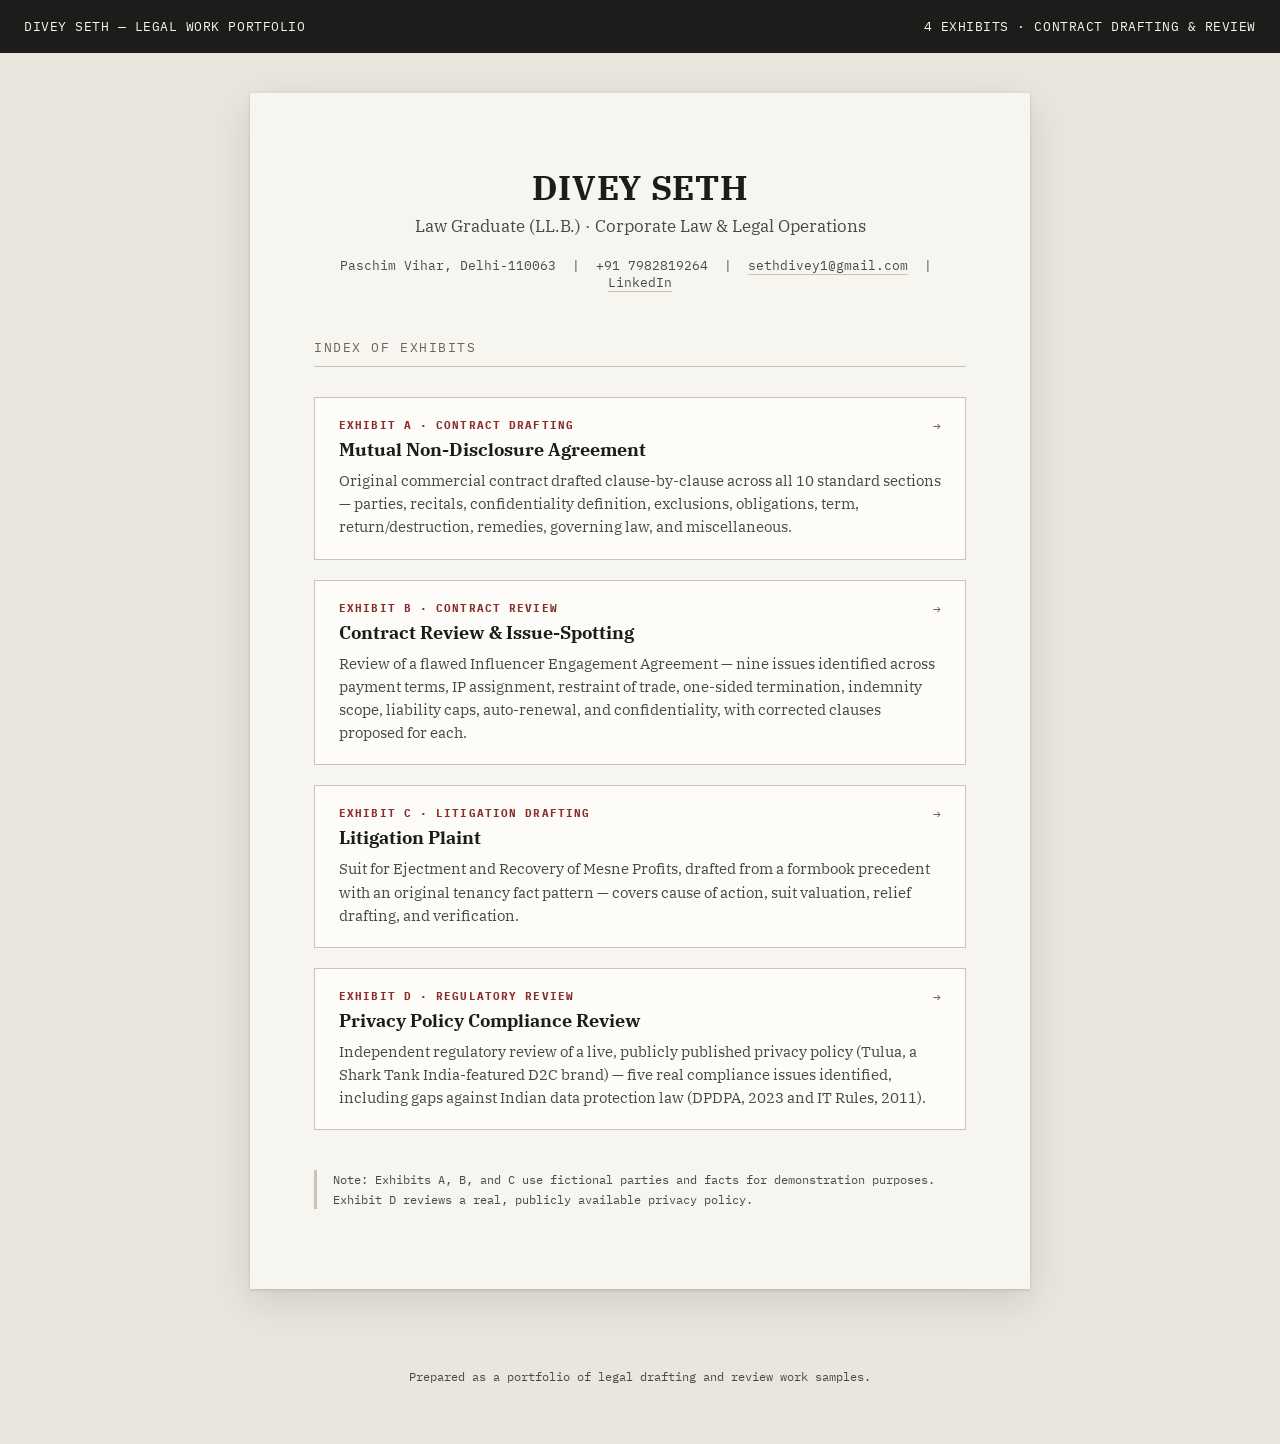
==== index.html @ 32b47ecc "Add files via upload" ====
<!DOCTYPE html>
<html lang="en">
<head>
<meta charset="UTF-8">
<meta name="viewport" content="width=device-width, initial-scale=1.0">
<title>Divey Seth — Legal Work Portfolio</title>
<style>
  @import url('https://fonts.googleapis.com/css2?family=IBM+Plex+Mono:wght@400;500;600;700&family=IBM+Plex+Serif:wght@400;500;600;700&display=swap');

  :root {
    --paper: #f7f5f0;
    --ink: #1c1c1a;
    --ink-soft: #4a4a45;
    --rule: #c9c4b8;
    --stamp: #8a2e2e;
    --margin-note: #6b6558;
  }
  * { box-sizing: border-box; }
  body { margin: 0; background: #e9e6de; font-family: 'IBM Plex Serif', serif; color: var(--ink); }

  .docket-header {
    background: var(--ink); color: var(--paper); font-family: 'IBM Plex Mono', monospace;
    padding: 18px 24px; display: flex; justify-content: space-between; align-items: center;
    flex-wrap: wrap; gap: 8px; font-size: 13px; letter-spacing: 0.04em;
  }

  .sheet {
    max-width: 780px; margin: 40px auto 80px; background: var(--paper);
    box-shadow: 0 1px 3px rgba(0,0,0,0.15), 0 12px 40px rgba(0,0,0,0.12);
    padding: 72px 64px 80px;
  }

  h1.name { text-align: center; font-size: 34px; letter-spacing: 0.02em; margin: 0 0 6px; font-weight: 700; }
  h2.role { text-align: center; font-size: 17px; font-weight: 400; color: var(--ink-soft); margin: 0 0 20px; }
  .contact {
    text-align: center; font-family: 'IBM Plex Mono', monospace; font-size: 13px;
    color: var(--ink-soft); margin: 0 0 48px;
  }
  .contact a { color: var(--ink-soft); text-decoration: none; border-bottom: 1px solid var(--rule); }

  .index-title {
    font-family: 'IBM Plex Mono', monospace; font-size: 13px; letter-spacing: 0.12em;
    text-transform: uppercase; color: var(--margin-note); border-bottom: 1px solid var(--rule);
    padding-bottom: 10px; margin-bottom: 30px;
  }

  .exhibit-card {
    display: block; text-decoration: none; color: inherit;
    border: 1px solid var(--rule); background: #fdfcf9;
    padding: 20px 24px; margin-bottom: 20px;
    transition: transform 0.15s ease, box-shadow 0.15s ease, border-color 0.15s ease;
  }
  .exhibit-card:hover {
    transform: translateY(-2px);
    box-shadow: 0 6px 20px rgba(0,0,0,0.12);
    border-color: var(--stamp);
  }
  .exhibit-tag {
    font-family: 'IBM Plex Mono', monospace; font-size: 11px; letter-spacing: 0.1em;
    text-transform: uppercase; color: var(--stamp); font-weight: 700; margin-bottom: 6px;
  }
  .exhibit-name { font-size: 18px; font-weight: 700; margin: 0 0 8px; }
  .exhibit-desc { font-size: 14.5px; line-height: 1.6; color: var(--ink-soft); margin: 0; }
  .arrow { float: right; font-family: 'IBM Plex Mono', monospace; font-size: 13px; color: var(--margin-note); }

  .note {
    font-family: 'IBM Plex Mono', monospace; font-size: 12px; color: var(--ink-soft);
    margin-top: 40px; line-height: 1.6; border-left: 3px solid var(--rule); padding-left: 16px;
  }

  .footer-note {
    max-width: 780px; margin: 0 auto 60px; font-family: 'IBM Plex Mono', monospace;
    font-size: 12px; color: var(--ink-soft); text-align: center; padding: 0 24px;
  }

  @media (max-width: 640px) {
    .sheet { padding: 48px 24px 60px; }
    h1.name { font-size: 26px; }
  }
</style>
</head>
<body>

  <div class="docket-header">
    <span>DIVEY SETH — LEGAL WORK PORTFOLIO</span>
    <span>4 EXHIBITS · CONTRACT DRAFTING &amp; REVIEW</span>
  </div>

  <div class="sheet">
    <h1 class="name">DIVEY SETH</h1>
    <h2 class="role">Law Graduate (LL.B.) · Corporate Law &amp; Legal Operations</h2>
    <div class="contact">
      Paschim Vihar, Delhi-110063 &nbsp;|&nbsp; +91 7982819264 &nbsp;|&nbsp;
      <a href="mailto:sethdivey1@gmail.com">sethdivey1@gmail.com</a> &nbsp;|&nbsp;
      <a href="https://linkedin.com/in/diveyseth" target="_blank">LinkedIn</a>
    </div>

    <div class="index-title">Index of Exhibits</div>

    <a class="exhibit-card" href="exhibit-a.html">
      <span class="arrow">→</span>
      <div class="exhibit-tag">Exhibit A · Contract Drafting</div>
      <div class="exhibit-name">Mutual Non-Disclosure Agreement</div>
      <p class="exhibit-desc">Original commercial contract drafted clause-by-clause across all 10 standard sections — parties, recitals, confidentiality definition, exclusions, obligations, term, return/destruction, remedies, governing law, and miscellaneous.</p>
    </a>

    <a class="exhibit-card" href="exhibit-b.html">
      <span class="arrow">→</span>
      <div class="exhibit-tag">Exhibit B · Contract Review</div>
      <div class="exhibit-name">Contract Review &amp; Issue-Spotting</div>
      <p class="exhibit-desc">Review of a flawed Influencer Engagement Agreement — nine issues identified across payment terms, IP assignment, restraint of trade, one-sided termination, indemnity scope, liability caps, auto-renewal, and confidentiality, with corrected clauses proposed for each.</p>
    </a>

    <a class="exhibit-card" href="exhibit-c.html">
      <span class="arrow">→</span>
      <div class="exhibit-tag">Exhibit C · Litigation Drafting</div>
      <div class="exhibit-name">Litigation Plaint</div>
      <p class="exhibit-desc">Suit for Ejectment and Recovery of Mesne Profits, drafted from a formbook precedent with an original tenancy fact pattern — covers cause of action, suit valuation, relief drafting, and verification.</p>
    </a>

    <a class="exhibit-card" href="exhibit-d.html">
      <span class="arrow">→</span>
      <div class="exhibit-tag">Exhibit D · Regulatory Review</div>
      <div class="exhibit-name">Privacy Policy Compliance Review</div>
      <p class="exhibit-desc">Independent regulatory review of a live, publicly published privacy policy (Tulua, a Shark Tank India-featured D2C brand) — five real compliance issues identified, including gaps against Indian data protection law (DPDPA, 2023 and IT Rules, 2011).</p>
    </a>

    <div class="note">
      Note: Exhibits A, B, and C use fictional parties and facts for demonstration purposes. Exhibit D reviews a real, publicly available privacy policy.
    </div>
  </div>

  <div class="footer-note">
    Prepared as a portfolio of legal drafting and review work samples.
  </div>

</body>
</html>
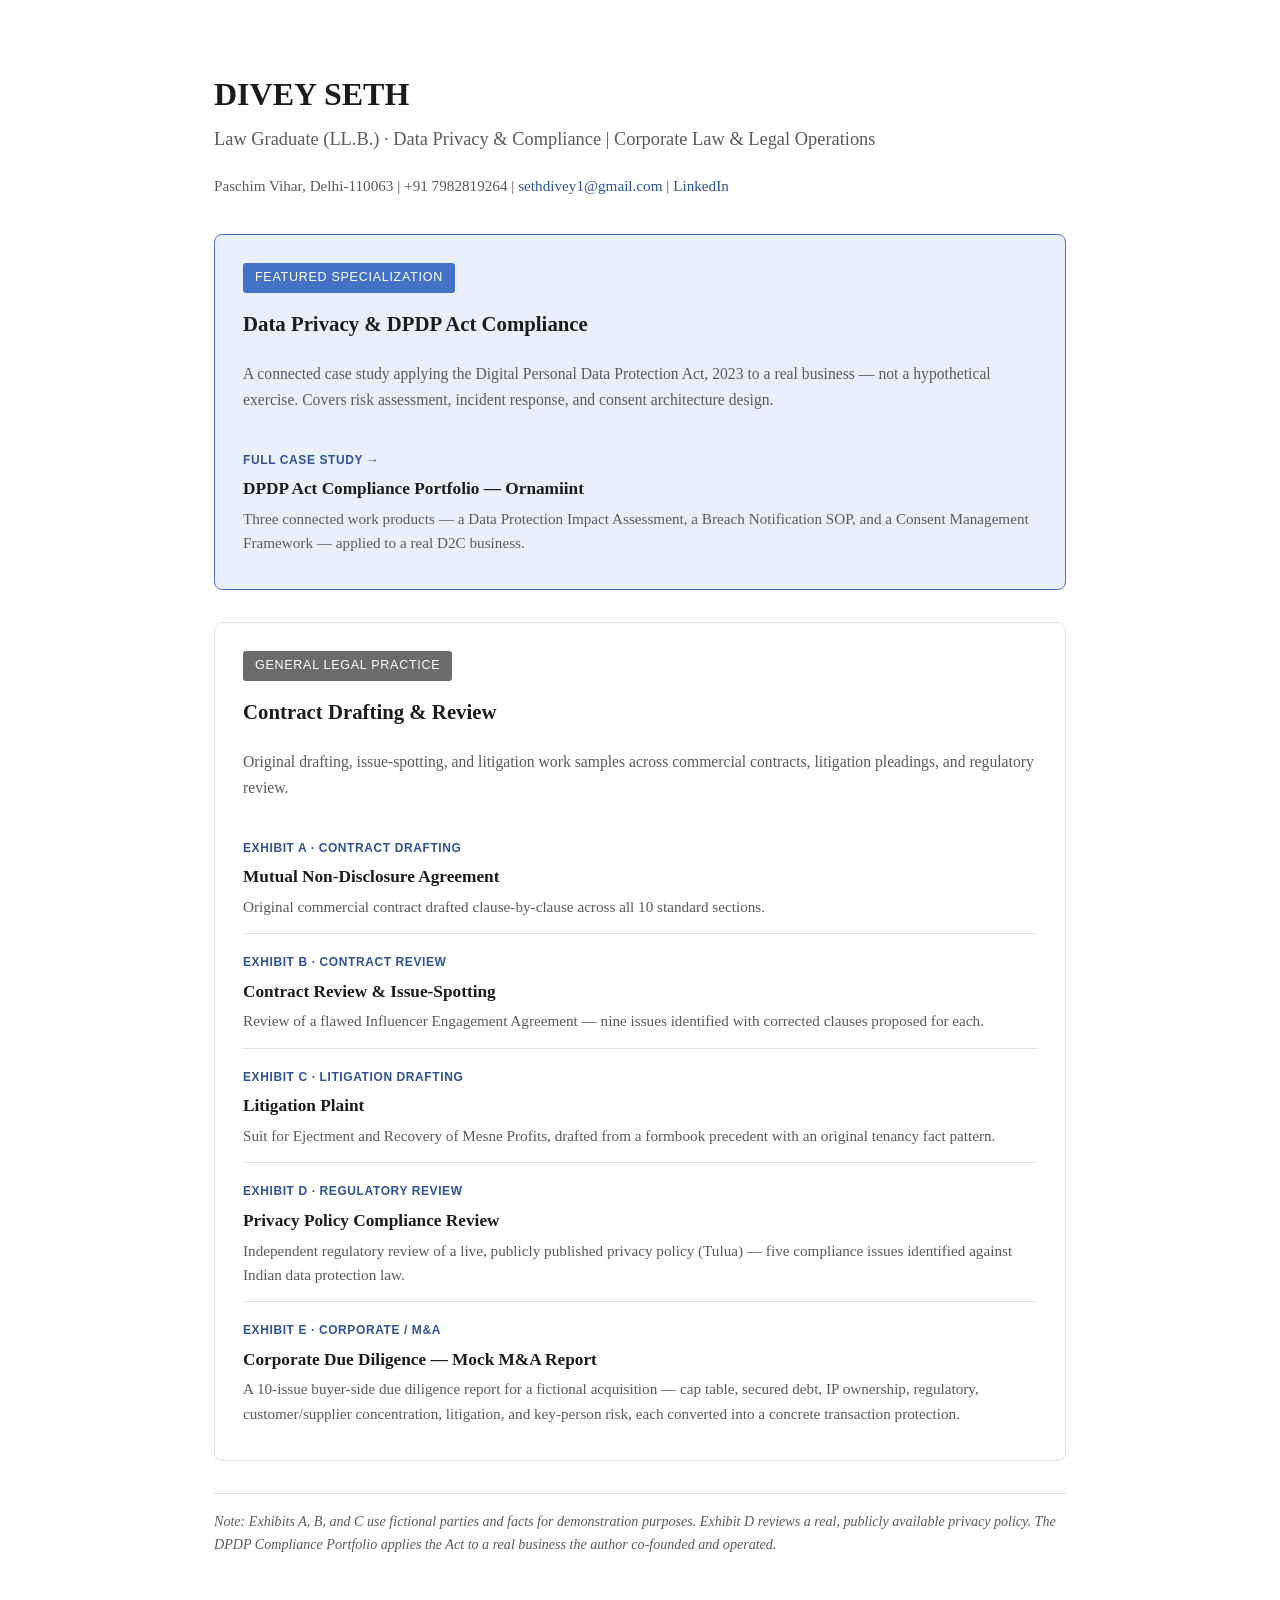
==== commit acf9f0e0: "Add files via upload" ====
--- a/index.html
+++ b/index.html
@@ -4,135 +4,65 @@
 <meta charset="UTF-8">
 <meta name="viewport" content="width=device-width, initial-scale=1.0">
 <title>Divey Seth — Legal Work Portfolio</title>
-<style>
-  @import url('https://fonts.googleapis.com/css2?family=IBM+Plex+Mono:wght@400;500;600;700&family=IBM+Plex+Serif:wght@400;500;600;700&display=swap');
-
-  :root {
-    --paper: #f7f5f0;
-    --ink: #1c1c1a;
-    --ink-soft: #4a4a45;
-    --rule: #c9c4b8;
-    --stamp: #8a2e2e;
-    --margin-note: #6b6558;
-  }
-  * { box-sizing: border-box; }
-  body { margin: 0; background: #e9e6de; font-family: 'IBM Plex Serif', serif; color: var(--ink); }
-
-  .docket-header {
-    background: var(--ink); color: var(--paper); font-family: 'IBM Plex Mono', monospace;
-    padding: 18px 24px; display: flex; justify-content: space-between; align-items: center;
-    flex-wrap: wrap; gap: 8px; font-size: 13px; letter-spacing: 0.04em;
-  }
-
-  .sheet {
-    max-width: 780px; margin: 40px auto 80px; background: var(--paper);
-    box-shadow: 0 1px 3px rgba(0,0,0,0.15), 0 12px 40px rgba(0,0,0,0.12);
-    padding: 72px 64px 80px;
-  }
-
-  h1.name { text-align: center; font-size: 34px; letter-spacing: 0.02em; margin: 0 0 6px; font-weight: 700; }
-  h2.role { text-align: center; font-size: 17px; font-weight: 400; color: var(--ink-soft); margin: 0 0 20px; }
-  .contact {
-    text-align: center; font-family: 'IBM Plex Mono', monospace; font-size: 13px;
-    color: var(--ink-soft); margin: 0 0 48px;
-  }
-  .contact a { color: var(--ink-soft); text-decoration: none; border-bottom: 1px solid var(--rule); }
-
-  .index-title {
-    font-family: 'IBM Plex Mono', monospace; font-size: 13px; letter-spacing: 0.12em;
-    text-transform: uppercase; color: var(--margin-note); border-bottom: 1px solid var(--rule);
-    padding-bottom: 10px; margin-bottom: 30px;
-  }
-
-  .exhibit-card {
-    display: block; text-decoration: none; color: inherit;
-    border: 1px solid var(--rule); background: #fdfcf9;
-    padding: 20px 24px; margin-bottom: 20px;
-    transition: transform 0.15s ease, box-shadow 0.15s ease, border-color 0.15s ease;
-  }
-  .exhibit-card:hover {
-    transform: translateY(-2px);
-    box-shadow: 0 6px 20px rgba(0,0,0,0.12);
-    border-color: var(--stamp);
-  }
-  .exhibit-tag {
-    font-family: 'IBM Plex Mono', monospace; font-size: 11px; letter-spacing: 0.1em;
-    text-transform: uppercase; color: var(--stamp); font-weight: 700; margin-bottom: 6px;
-  }
-  .exhibit-name { font-size: 18px; font-weight: 700; margin: 0 0 8px; }
-  .exhibit-desc { font-size: 14.5px; line-height: 1.6; color: var(--ink-soft); margin: 0; }
-  .arrow { float: right; font-family: 'IBM Plex Mono', monospace; font-size: 13px; color: var(--margin-note); }
-
-  .note {
-    font-family: 'IBM Plex Mono', monospace; font-size: 12px; color: var(--ink-soft);
-    margin-top: 40px; line-height: 1.6; border-left: 3px solid var(--rule); padding-left: 16px;
-  }
-
-  .footer-note {
-    max-width: 780px; margin: 0 auto 60px; font-family: 'IBM Plex Mono', monospace;
-    font-size: 12px; color: var(--ink-soft); text-align: center; padding: 0 24px;
-  }
-
-  @media (max-width: 640px) {
-    .sheet { padding: 48px 24px 60px; }
-    h1.name { font-size: 26px; }
-  }
-</style>
+<link rel="stylesheet" href="style.css">
 </head>
 <body>
 
-  <div class="docket-header">
-    <span>DIVEY SETH — LEGAL WORK PORTFOLIO</span>
-    <span>4 EXHIBITS · CONTRACT DRAFTING &amp; REVIEW</span>
-  </div>
+<h1>DIVEY SETH</h1>
+<h2 class="role">Law Graduate (LL.B.) · Data Privacy &amp; Compliance | Corporate Law &amp; Legal Operations</h2>
+<div class="contact">
+  Paschim Vihar, Delhi-110063 | +91 7982819264 |
+  <a href="mailto:sethdivey1@gmail.com">sethdivey1@gmail.com</a> |
+  <a href="https://linkedin.com/in/diveyseth">LinkedIn</a>
+</div>
 
-  <div class="sheet">
-    <h1 class="name">DIVEY SETH</h1>
-    <h2 class="role">Law Graduate (LL.B.) · Corporate Law &amp; Legal Operations</h2>
-    <div class="contact">
-      Paschim Vihar, Delhi-110063 &nbsp;|&nbsp; +91 7982819264 &nbsp;|&nbsp;
-      <a href="mailto:sethdivey1@gmail.com">sethdivey1@gmail.com</a> &nbsp;|&nbsp;
-      <a href="https://linkedin.com/in/diveyseth" target="_blank">LinkedIn</a>
-    </div>
+<div class="section-block featured">
+  <span class="section-label">Featured Specialization</span>
+  <h3>Data Privacy &amp; DPDP Act Compliance</h3>
+  <p class="section-intro">A connected case study applying the Digital Personal Data Protection Act, 2023 to a real business — not a hypothetical exercise. Covers risk assessment, incident response, and consent architecture design.</p>
 
-    <div class="index-title">Index of Exhibits</div>
+  <a class="exhibit" href="dpdp/index.html">
+    <span class="exhibit-tag">Full Case Study →</span>
+    <div class="exhibit-title">DPDP Act Compliance Portfolio — Ornamiint</div>
+    <div class="exhibit-desc">Three connected work products — a Data Protection Impact Assessment, a Breach Notification SOP, and a Consent Management Framework — applied to a real D2C business.</div>
+  </a>
+</div>
 
-    <a class="exhibit-card" href="exhibit-a.html">
-      <span class="arrow">→</span>
-      <div class="exhibit-tag">Exhibit A · Contract Drafting</div>
-      <div class="exhibit-name">Mutual Non-Disclosure Agreement</div>
-      <p class="exhibit-desc">Original commercial contract drafted clause-by-clause across all 10 standard sections — parties, recitals, confidentiality definition, exclusions, obligations, term, return/destruction, remedies, governing law, and miscellaneous.</p>
-    </a>
+<div class="section-block">
+  <span class="section-label" style="background:#6b6b6b;">General Legal Practice</span>
+  <h3>Contract Drafting &amp; Review</h3>
+  <p class="section-intro">Original drafting, issue-spotting, and litigation work samples across commercial contracts, litigation pleadings, and regulatory review.</p>
 
-    <a class="exhibit-card" href="exhibit-b.html">
-      <span class="arrow">→</span>
-      <div class="exhibit-tag">Exhibit B · Contract Review</div>
-      <div class="exhibit-name">Contract Review &amp; Issue-Spotting</div>
-      <p class="exhibit-desc">Review of a flawed Influencer Engagement Agreement — nine issues identified across payment terms, IP assignment, restraint of trade, one-sided termination, indemnity scope, liability caps, auto-renewal, and confidentiality, with corrected clauses proposed for each.</p>
-    </a>
+  <a class="exhibit" href="exhibit-a.html">
+    <span class="exhibit-tag">Exhibit A · Contract Drafting</span>
+    <div class="exhibit-title">Mutual Non-Disclosure Agreement</div>
+    <div class="exhibit-desc">Original commercial contract drafted clause-by-clause across all 10 standard sections.</div>
+  </a>
+  <a class="exhibit" href="exhibit-b.html">
+    <span class="exhibit-tag">Exhibit B · Contract Review</span>
+    <div class="exhibit-title">Contract Review &amp; Issue-Spotting</div>
+    <div class="exhibit-desc">Review of a flawed Influencer Engagement Agreement — nine issues identified with corrected clauses proposed for each.</div>
+  </a>
+  <a class="exhibit" href="exhibit-c.html">
+    <span class="exhibit-tag">Exhibit C · Litigation Drafting</span>
+    <div class="exhibit-title">Litigation Plaint</div>
+    <div class="exhibit-desc">Suit for Ejectment and Recovery of Mesne Profits, drafted from a formbook precedent with an original tenancy fact pattern.</div>
+  </a>
+  <a class="exhibit" href="exhibit-d.html">
+    <span class="exhibit-tag">Exhibit D · Regulatory Review</span>
+    <div class="exhibit-title">Privacy Policy Compliance Review</div>
+    <div class="exhibit-desc">Independent regulatory review of a live, publicly published privacy policy (Tulua) — five compliance issues identified against Indian data protection law.</div>
+  </a>
+  <a class="exhibit" href="exhibit-e.html">
+    <span class="exhibit-tag">Exhibit E · Corporate / M&amp;A</span>
+    <div class="exhibit-title">Corporate Due Diligence — Mock M&amp;A Report</div>
+    <div class="exhibit-desc">A 10-issue buyer-side due diligence report for a fictional acquisition — cap table, secured debt, IP ownership, regulatory, customer/supplier concentration, litigation, and key-person risk, each converted into a concrete transaction protection.</div>
+  </a>
+</div>
 
-    <a class="exhibit-card" href="exhibit-c.html">
-      <span class="arrow">→</span>
-      <div class="exhibit-tag">Exhibit C · Litigation Drafting</div>
-      <div class="exhibit-name">Litigation Plaint</div>
-      <p class="exhibit-desc">Suit for Ejectment and Recovery of Mesne Profits, drafted from a formbook precedent with an original tenancy fact pattern — covers cause of action, suit valuation, relief drafting, and verification.</p>
-    </a>
-
-    <a class="exhibit-card" href="exhibit-d.html">
-      <span class="arrow">→</span>
-      <div class="exhibit-tag">Exhibit D · Regulatory Review</div>
-      <div class="exhibit-name">Privacy Policy Compliance Review</div>
-      <p class="exhibit-desc">Independent regulatory review of a live, publicly published privacy policy (Tulua, a Shark Tank India-featured D2C brand) — five real compliance issues identified, including gaps against Indian data protection law (DPDPA, 2023 and IT Rules, 2011).</p>
-    </a>
-
-    <div class="note">
-      Note: Exhibits A, B, and C use fictional parties and facts for demonstration purposes. Exhibit D reviews a real, publicly available privacy policy.
-    </div>
-  </div>
-
-  <div class="footer-note">
-    Prepared as a portfolio of legal drafting and review work samples.
-  </div>
+<p class="note">
+  Note: Exhibits A, B, and C use fictional parties and facts for demonstration purposes. Exhibit D reviews a real, publicly available privacy policy. The DPDP Compliance Portfolio applies the Act to a real business the author co-founded and operated.
+</p>
 
 </body>
 </html>
--- a/style.css
+++ b/style.css
@@ -0,0 +1,183 @@
+:root {
+  --blue: #4472C4;
+  --blue-dark: #2f5197;
+  --light-blue: #eaf0fb;
+  --ink: #1c1c1c;
+  --muted: #5a5a5a;
+  --border: #e2e2e2;
+}
+
+* { box-sizing: border-box; }
+
+body {
+  font-family: Georgia, 'Times New Roman', serif;
+  color: var(--ink);
+  max-width: 900px;
+  margin: 0 auto;
+  padding: 48px 24px 80px;
+  line-height: 1.6;
+  background: #ffffff;
+}
+
+h1 {
+  font-size: 2rem;
+  margin-bottom: 4px;
+  color: var(--ink);
+}
+
+h2.role {
+  font-family: Georgia, serif;
+  font-weight: normal;
+  font-size: 1.15rem;
+  color: var(--muted);
+  margin-top: 0;
+  margin-bottom: 20px;
+}
+
+.contact {
+  font-size: 0.95rem;
+  color: var(--muted);
+  margin-bottom: 36px;
+}
+.contact a { color: var(--blue-dark); text-decoration: none; }
+.contact a:hover { text-decoration: underline; }
+
+.section-label {
+  display: inline-block;
+  background: var(--blue);
+  color: #fff;
+  font-size: 0.78rem;
+  letter-spacing: 0.06em;
+  text-transform: uppercase;
+  padding: 5px 12px;
+  border-radius: 3px;
+  margin-bottom: 14px;
+  font-family: Arial, sans-serif;
+}
+
+.section-block {
+  border: 1px solid var(--border);
+  border-radius: 8px;
+  padding: 28px 28px 20px;
+  margin-bottom: 32px;
+}
+
+.section-block.featured {
+  border-color: var(--blue);
+  background: var(--light-blue);
+}
+
+.section-block h3 {
+  margin-top: 0;
+  font-size: 1.3rem;
+  color: var(--ink);
+}
+
+.section-intro {
+  color: var(--muted);
+  font-size: 0.98rem;
+  margin-bottom: 20px;
+}
+
+.exhibit {
+  display: block;
+  padding: 14px 0;
+  border-top: 1px solid var(--border);
+  text-decoration: none;
+  color: inherit;
+}
+.exhibit:first-of-type { border-top: none; }
+
+.exhibit-tag {
+  font-size: 0.75rem;
+  text-transform: uppercase;
+  letter-spacing: 0.05em;
+  color: var(--blue-dark);
+  font-family: Arial, sans-serif;
+  font-weight: bold;
+}
+
+.exhibit-title {
+  font-size: 1.08rem;
+  font-weight: bold;
+  margin: 4px 0 4px;
+  color: var(--ink);
+}
+.exhibit:hover .exhibit-title { color: var(--blue-dark); }
+
+.exhibit-desc {
+  color: var(--muted);
+  font-size: 0.95rem;
+}
+
+.note {
+  font-size: 0.88rem;
+  color: var(--muted);
+  font-style: italic;
+  margin-top: 28px;
+  border-top: 1px solid var(--border);
+  padding-top: 16px;
+}
+
+.back-link {
+  display: inline-block;
+  margin-bottom: 24px;
+  font-size: 0.9rem;
+  color: var(--blue-dark);
+  text-decoration: none;
+  font-family: Arial, sans-serif;
+}
+.back-link:hover { text-decoration: underline; }
+
+.doc-meta {
+  background: #f7f7f7;
+  border: 1px solid var(--border);
+  border-radius: 6px;
+  padding: 16px 20px;
+  margin-bottom: 28px;
+  font-size: 0.92rem;
+}
+.doc-meta div { margin-bottom: 4px; }
+.doc-meta b { color: var(--ink); }
+
+table {
+  width: 100%;
+  border-collapse: collapse;
+  margin: 16px 0 24px;
+  font-size: 0.92rem;
+}
+th, td {
+  border: 1px solid var(--border);
+  padding: 8px 10px;
+  text-align: left;
+  vertical-align: top;
+}
+th {
+  background: var(--light-blue);
+  color: var(--ink);
+  font-family: Arial, sans-serif;
+  font-size: 0.82rem;
+  text-transform: uppercase;
+  letter-spacing: 0.03em;
+}
+
+.quote-box {
+  background: #f7f7f7;
+  border-left: 3px solid var(--blue);
+  padding: 12px 16px;
+  margin: 12px 0;
+  font-style: italic;
+  font-size: 0.93rem;
+  color: var(--muted);
+}
+
+h4.part {
+  background: var(--blue);
+  color: #fff;
+  padding: 8px 14px;
+  border-radius: 4px;
+  font-family: Arial, sans-serif;
+  font-size: 0.95rem;
+  letter-spacing: 0.02em;
+  margin-top: 32px;
+}
